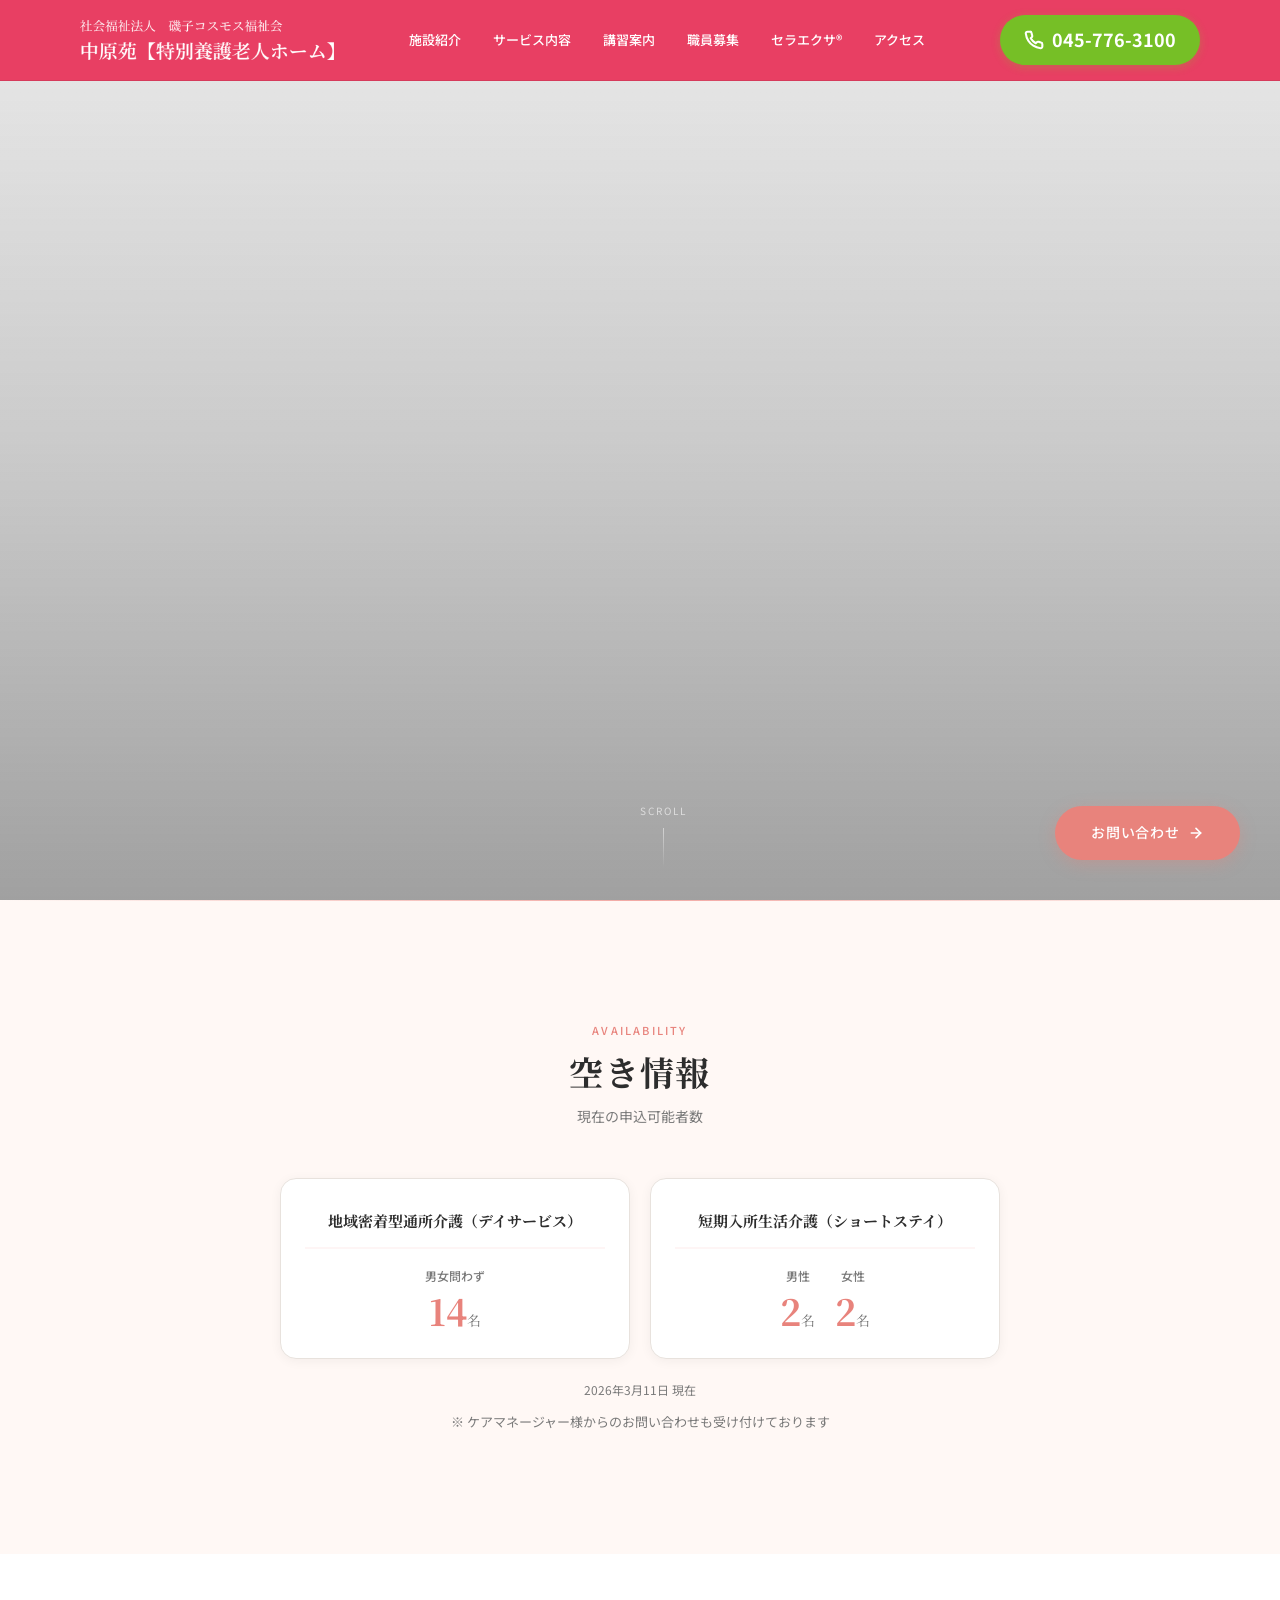
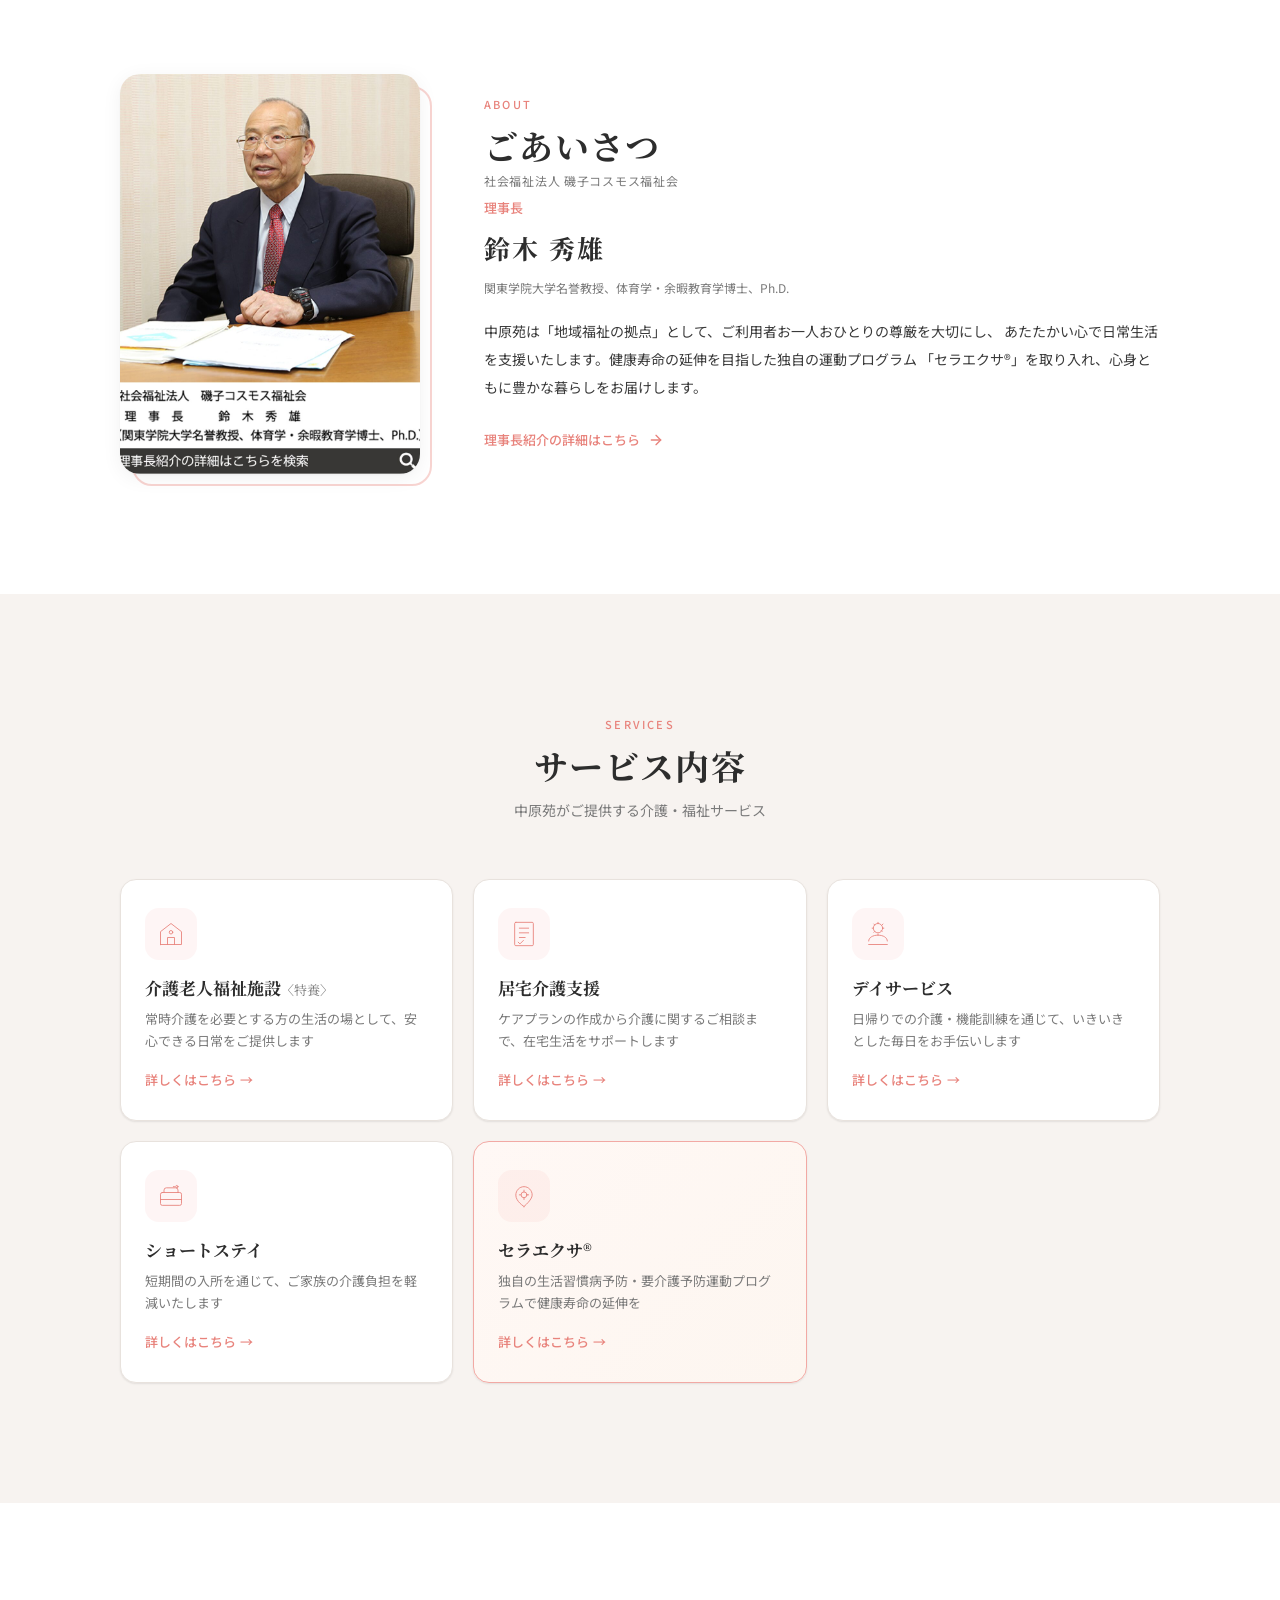
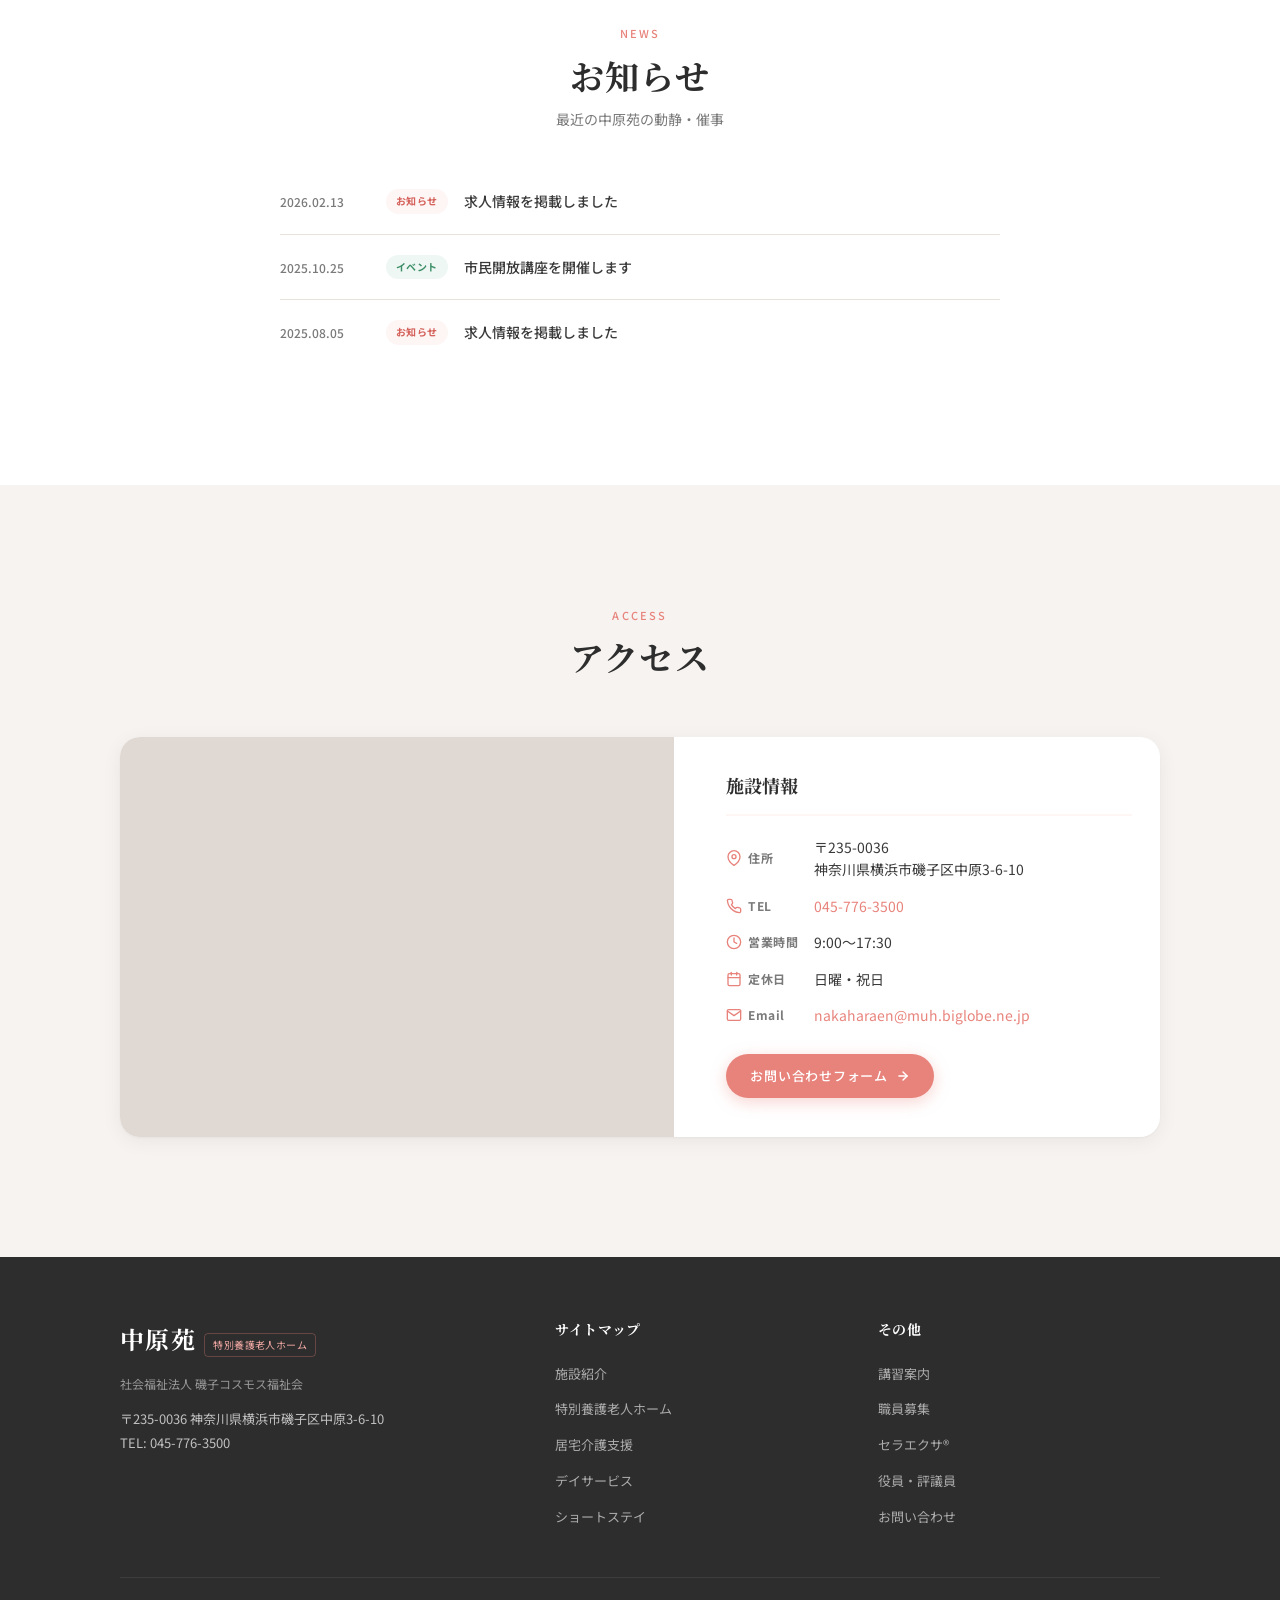
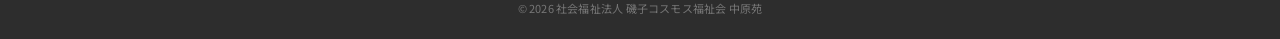
==== index.html @ c1d37b0b "中原苑 トップページ プレビュー版" ====
<!DOCTYPE html>
<html lang="ja">
<head>
  <meta charset="UTF-8">
  <meta name="viewport" content="width=device-width, initial-scale=1.0">
  <title>中原苑【特別養護老人ホーム】| 社会福祉法人 磯子コスモス福祉会</title>
  <meta name="description" content="横浜市磯子区の特別養護老人ホーム中原苑。あたたかい心で、あなたらしい暮らしを支えます。デイサービス・ショートステイ・居宅介護支援。">
  <link rel="preconnect" href="https://fonts.googleapis.com">
  <link rel="preconnect" href="https://fonts.gstatic.com" crossorigin>
  <link href="https://fonts.googleapis.com/css2?family=Noto+Sans+JP:wght@300;400;500;700&family=Noto+Serif+JP:wght@400;500;600;700&display=swap" rel="stylesheet">
  <link rel="stylesheet" href="css/style.css">
</head>
<body>

  <!-- ========== HEADER ========== -->
  <header class="site-header" id="site-header">
    <div class="header-inner">
      <a href="/" class="logo">
        <img src="images/logo.png" alt="中原苑【特別養護老人ホーム】" class="logo-img">
      </a>

      <nav class="main-nav" id="main-nav">
        <ul class="nav-list">
          <li><a href="/about">施設紹介</a></li>
          <li class="nav-dropdown">
            <a href="#services">サービス内容</a>
            <ul class="dropdown-menu">
              <li><a href="/service/tokuyou/">特別養護老人ホーム</a></li>
              <li><a href="/service/yobou/">居宅介護支援</a></li>
              <li><a href="/service/day/">デイサービス</a></li>
              <li><a href="/service/short/">ショートステイ</a></li>
            </ul>
          </li>
          <li><a href="/school/jitsumusya/">講習案内</a></li>
          <li><a href="/recruit">職員募集</a></li>
          <li><a href="/businessplan">セラエクサ&reg;</a></li>
          <li><a href="#access">アクセス</a></li>
        </ul>
      </nav>

      <a href="tel:045-776-3100" class="header-phone-btn">
        <svg width="18" height="18" viewBox="0 0 24 24" fill="none" stroke="currentColor" stroke-width="2.5" stroke-linecap="round" stroke-linejoin="round"><path d="M22 16.92v3a2 2 0 0 1-2.18 2 19.79 19.79 0 0 1-8.63-3.07 19.5 19.5 0 0 1-6-6 19.79 19.79 0 0 1-3.07-8.67A2 2 0 0 1 4.11 2h3a2 2 0 0 1 2 1.72c.127.96.361 1.903.7 2.81a2 2 0 0 1-.45 2.11L8.09 9.91a16 16 0 0 0 6 6l1.27-1.27a2 2 0 0 1 2.11-.45c.907.339 1.85.573 2.81.7A2 2 0 0 1 22 16.92z"/></svg>
        045-776-3100
      </a>

      <button class="hamburger" id="hamburger" aria-label="メニューを開く">
        <span></span>
        <span></span>
        <span></span>
      </button>
    </div>
  </header>

  <!-- ========== HERO ========== -->
  <section class="hero">
    <div class="hero-bg">
      <video autoplay muted loop playsinline class="hero-video">
        <source src="images/hero.mp4" type="video/mp4">
      </video>
    </div>
    <div class="hero-overlay"></div>
    <div class="hero-content">
      <a href="/form/" class="btn-primary">
        お問い合わせ
        <svg width="16" height="16" viewBox="0 0 24 24" fill="none" stroke="currentColor" stroke-width="2.5" stroke-linecap="round" stroke-linejoin="round"><line x1="5" y1="12" x2="19" y2="12"/><polyline points="12 5 19 12 12 19"/></svg>
      </a>
    </div>
    <div class="hero-scroll-indicator">
      <span>scroll</span>
      <div class="scroll-line"></div>
    </div>
  </section>

  <!-- ========== AVAILABILITY ========== -->
  <section class="availability" id="availability-section">
    <div class="container">
      <div class="availability-header fade-in">
        <div class="section-label">Availability</div>
        <h2 class="section-title">空き情報</h2>
        <p class="section-subtitle">現在の申込可能者数</p>
      </div>
      <div class="availability-cards" id="availability-cards">
        <!-- Loaded dynamically from availability.json -->
      </div>
      <p class="availability-date" id="availability-date"></p>
      <p class="availability-note fade-in">※ ケアマネージャー様からのお問い合わせも受け付けております</p>
    </div>
  </section>

  <!-- ========== ABOUT / DIRECTOR ========== -->
  <section class="about" id="about">
    <div class="container">
      <div class="about-grid">
        <div class="about-image fade-in">
          <img src="images/director.jpg" alt="理事長 鈴木秀雄" class="director-photo">
          <div class="about-image-accent"></div>
        </div>
        <div class="about-content fade-in">
          <div class="section-label">About</div>
          <h2 class="section-title">ごあいさつ</h2>
          <div class="director-info">
            <p class="director-org">社会福祉法人 磯子コスモス福祉会</p>
            <p class="director-title">理事長</p>
            <p class="director-name">鈴木 秀雄</p>
            <p class="director-credentials">関東学院大学名誉教授、体育学・余暇教育学博士、Ph.D.</p>
          </div>
          <p class="about-text">
            中原苑は「地域福祉の拠点」として、ご利用者お一人おひとりの尊厳を大切にし、
            あたたかい心で日常生活を支援いたします。健康寿命の延伸を目指した独自の運動プログラム
            「セラエクサ&reg;」を取り入れ、心身ともに豊かな暮らしをお届けします。
          </p>
          <a href="/about" class="link-arrow">
            理事長紹介の詳細はこちら
            <svg width="16" height="16" viewBox="0 0 24 24" fill="none" stroke="currentColor" stroke-width="2" stroke-linecap="round" stroke-linejoin="round"><line x1="5" y1="12" x2="19" y2="12"/><polyline points="12 5 19 12 12 19"/></svg>
          </a>
        </div>
      </div>
    </div>
  </section>

  <!-- ========== SERVICES ========== -->
  <section class="services" id="services">
    <div class="container">
      <div class="section-header fade-in">
        <div class="section-label">Services</div>
        <h2 class="section-title">サービス内容</h2>
        <p class="section-subtitle">中原苑がご提供する介護・福祉サービス</p>
      </div>

      <div class="services-grid">

        <a href="/service/tokuyou/" class="service-card fade-in">
          <div class="service-icon">
            <svg viewBox="0 0 48 48" fill="none" stroke="currentColor" stroke-width="1.5" stroke-linecap="round" stroke-linejoin="round">
              <path d="M6 42V20L24 6l18 14v22H6z"/>
              <path d="M18 42V30h12v12"/>
              <circle cx="24" cy="21" r="3"/>
            </svg>
          </div>
          <h3 class="service-name">介護老人福祉施設<small>〈特養〉</small></h3>
          <p class="service-desc">常時介護を必要とする方の生活の場として、安心できる日常をご提供します</p>
          <span class="service-link">詳しくはこちら <span class="arrow">&rarr;</span></span>
        </a>

        <a href="/service/yobou/" class="service-card fade-in">
          <div class="service-icon">
            <svg viewBox="0 0 48 48" fill="none" stroke="currentColor" stroke-width="1.5" stroke-linecap="round" stroke-linejoin="round">
              <rect x="8" y="4" width="32" height="40" rx="2"/>
              <line x1="16" y1="14" x2="32" y2="14"/>
              <line x1="16" y1="22" x2="32" y2="22"/>
              <line x1="16" y1="30" x2="26" y2="30"/>
              <path d="M14 38l3 3 6-6"/>
            </svg>
          </div>
          <h3 class="service-name">居宅介護支援</h3>
          <p class="service-desc">ケアプランの作成から介護に関するご相談まで、在宅生活をサポートします</p>
          <span class="service-link">詳しくはこちら <span class="arrow">&rarr;</span></span>
        </a>

        <a href="/service/day/" class="service-card fade-in">
          <div class="service-icon">
            <svg viewBox="0 0 48 48" fill="none" stroke="currentColor" stroke-width="1.5" stroke-linecap="round" stroke-linejoin="round">
              <circle cx="24" cy="14" r="8"/>
              <path d="M24 6V4"/>
              <path d="M24 24v2"/>
              <path d="M16 14h-2"/>
              <path d="M34 14h-2"/>
              <path d="M18.34 8.34l-1.41-1.41"/>
              <path d="M31.07 19.66l-1.41-1.41"/>
              <path d="M18.34 19.66l-1.41 1.41"/>
              <path d="M31.07 8.34l1.41-1.41"/>
              <path d="M8 36c0-6 7.16-10 16-10s16 4 16 10"/>
              <line x1="8" y1="42" x2="40" y2="42"/>
            </svg>
          </div>
          <h3 class="service-name">デイサービス</h3>
          <p class="service-desc">日帰りでの介護・機能訓練を通じて、いきいきとした毎日をお手伝いします</p>
          <span class="service-link">詳しくはこちら <span class="arrow">&rarr;</span></span>
        </a>

        <a href="/service/short/" class="service-card fade-in">
          <div class="service-icon">
            <svg viewBox="0 0 48 48" fill="none" stroke="currentColor" stroke-width="1.5" stroke-linecap="round" stroke-linejoin="round">
              <rect x="6" y="18" width="36" height="22" rx="3"/>
              <path d="M12 18v-4a4 4 0 0 1 4-4h16a4 4 0 0 1 4 4v4"/>
              <circle cx="34" cy="8" r="2"/>
              <path d="M30 8h-2"/>
              <line x1="6" y1="30" x2="42" y2="30"/>
            </svg>
          </div>
          <h3 class="service-name">ショートステイ</h3>
          <p class="service-desc">短期間の入所を通じて、ご家族の介護負担を軽減いたします</p>
          <span class="service-link">詳しくはこちら <span class="arrow">&rarr;</span></span>
        </a>

        <a href="/businessplan" class="service-card service-card--accent fade-in">
          <div class="service-icon">
            <svg viewBox="0 0 48 48" fill="none" stroke="currentColor" stroke-width="1.5" stroke-linecap="round" stroke-linejoin="round">
              <path d="M24 42s-14-8.35-14-19.5C10 14.492 16.268 8 24 8s14 6.492 14 14.5S24 42 24 42z"/>
              <circle cx="24" cy="22" r="5"/>
              <path d="M24 17v-3"/>
              <path d="M24 30v-3"/>
              <path d="M19 22h-3"/>
              <path d="M32 22h-3"/>
            </svg>
          </div>
          <h3 class="service-name">セラエクサ&reg;</h3>
          <p class="service-desc">独自の生活習慣病予防・要介護予防運動プログラムで健康寿命の延伸を</p>
          <span class="service-link">詳しくはこちら <span class="arrow">&rarr;</span></span>
        </a>

      </div>
    </div>
  </section>

  <!-- ========== NEWS ========== -->
  <section class="news" id="news">
    <div class="container">
      <div class="section-header fade-in">
        <div class="section-label">News</div>
        <h2 class="section-title">お知らせ</h2>
        <p class="section-subtitle">最近の中原苑の動静・催事</p>
      </div>
      <div class="news-list" id="news-list">
        <!-- Loaded dynamically from news.json -->
      </div>
    </div>
  </section>

  <!-- ========== ACCESS ========== -->
  <section class="access" id="access">
    <div class="container">
      <div class="section-header fade-in">
        <div class="section-label">Access</div>
        <h2 class="section-title">アクセス</h2>
      </div>
      <div class="access-grid fade-in">
        <div class="access-map">
          <iframe
            src="https://www.google.com/maps/embed?pb=!1m18!1m12!1m3!1d3254.123!2d139.617!3d35.393!2m3!1f0!2f0!3f0!3m2!1i1024!2i768!4f13.1!3m3!1m2!1s0x0%3A0x0!2z5Lit5Y6f6IuR!5e0!3m2!1sja!2sjp!4v1709000000000"
            width="100%"
            height="100%"
            style="border:0;"
            allowfullscreen=""
            loading="lazy"
            referrerpolicy="no-referrer-when-downgrade"
            title="中原苑の地図">
          </iframe>
        </div>
        <div class="access-info">
          <div class="access-info-inner">
            <h3>施設情報</h3>
            <dl class="access-details">
              <dt>
                <svg width="16" height="16" viewBox="0 0 24 24" fill="none" stroke="currentColor" stroke-width="2" stroke-linecap="round" stroke-linejoin="round"><path d="M21 10c0 7-9 13-9 13s-9-6-9-13a9 9 0 0 1 18 0z"/><circle cx="12" cy="10" r="3"/></svg>
                住所
              </dt>
              <dd>〒235-0036<br>神奈川県横浜市磯子区中原3-6-10</dd>

              <dt>
                <svg width="16" height="16" viewBox="0 0 24 24" fill="none" stroke="currentColor" stroke-width="2" stroke-linecap="round" stroke-linejoin="round"><path d="M22 16.92v3a2 2 0 0 1-2.18 2 19.79 19.79 0 0 1-8.63-3.07 19.5 19.5 0 0 1-6-6 19.79 19.79 0 0 1-3.07-8.67A2 2 0 0 1 4.11 2h3a2 2 0 0 1 2 1.72c.127.96.361 1.903.7 2.81a2 2 0 0 1-.45 2.11L8.09 9.91a16 16 0 0 0 6 6l1.27-1.27a2 2 0 0 1 2.11-.45c.907.339 1.85.573 2.81.7A2 2 0 0 1 22 16.92z"/></svg>
                TEL
              </dt>
              <dd><a href="tel:045-776-3500">045-776-3500</a></dd>

              <dt>
                <svg width="16" height="16" viewBox="0 0 24 24" fill="none" stroke="currentColor" stroke-width="2" stroke-linecap="round" stroke-linejoin="round"><circle cx="12" cy="12" r="10"/><polyline points="12 6 12 12 16 14"/></svg>
                営業時間
              </dt>
              <dd>9:00〜17:30</dd>

              <dt>
                <svg width="16" height="16" viewBox="0 0 24 24" fill="none" stroke="currentColor" stroke-width="2" stroke-linecap="round" stroke-linejoin="round"><rect x="3" y="4" width="18" height="18" rx="2" ry="2"/><line x1="16" y1="2" x2="16" y2="6"/><line x1="8" y1="2" x2="8" y2="6"/><line x1="3" y1="10" x2="21" y2="10"/></svg>
                定休日
              </dt>
              <dd>日曜・祝日</dd>

              <dt>
                <svg width="16" height="16" viewBox="0 0 24 24" fill="none" stroke="currentColor" stroke-width="2" stroke-linecap="round" stroke-linejoin="round"><path d="M4 4h16c1.1 0 2 .9 2 2v12c0 1.1-.9 2-2 2H4c-1.1 0-2-.9-2-2V6c0-1.1.9-2 2-2z"/><polyline points="22,6 12,13 2,6"/></svg>
                Email
              </dt>
              <dd><a href="mailto:nakaharaen@muh.biglobe.ne.jp">nakaharaen@muh.biglobe.ne.jp</a></dd>
            </dl>
            <a href="/form/" class="btn-primary btn-primary--small">
              お問い合わせフォーム
              <svg width="14" height="14" viewBox="0 0 24 24" fill="none" stroke="currentColor" stroke-width="2.5" stroke-linecap="round" stroke-linejoin="round"><line x1="5" y1="12" x2="19" y2="12"/><polyline points="12 5 19 12 12 19"/></svg>
            </a>
          </div>
        </div>
      </div>
    </div>
  </section>

  <!-- ========== FOOTER ========== -->
  <footer class="site-footer">
    <div class="container">
      <div class="footer-grid">
        <div class="footer-col footer-about">
          <div class="footer-logo">
            <span class="footer-logo-main">中原苑</span>
            <span class="footer-logo-badge">特別養護老人ホーム</span>
          </div>
          <p class="footer-org">社会福祉法人 磯子コスモス福祉会</p>
          <p class="footer-address">〒235-0036 神奈川県横浜市磯子区中原3-6-10</p>
          <p class="footer-tel">TEL: <a href="tel:045-776-3500">045-776-3500</a></p>
        </div>
        <div class="footer-col">
          <h4>サイトマップ</h4>
          <ul>
            <li><a href="/about">施設紹介</a></li>
            <li><a href="/service/tokuyou/">特別養護老人ホーム</a></li>
            <li><a href="/service/yobou/">居宅介護支援</a></li>
            <li><a href="/service/day/">デイサービス</a></li>
            <li><a href="/service/short/">ショートステイ</a></li>
          </ul>
        </div>
        <div class="footer-col">
          <h4>その他</h4>
          <ul>
            <li><a href="/school/jitsumusya/">講習案内</a></li>
            <li><a href="/recruit">職員募集</a></li>
            <li><a href="/businessplan">セラエクサ&reg;</a></li>
            <li><a href="/yakuin">役員・評議員</a></li>
            <li><a href="/form/">お問い合わせ</a></li>
          </ul>
        </div>
      </div>
      <div class="footer-bottom">
        <p>&copy; 2026 社会福祉法人 磯子コスモス福祉会 中原苑</p>
      </div>
    </div>
  </footer>

  <script src="js/main.js"></script>
</body>
</html>
---- css/style.css ----
/* ============================================================
   中原苑 — Style Sheet
   Aesthetic: Refined Warmth — Japanese hospitality meets modern care
   ============================================================ */

/* --- Reset & Base --- */
*, *::before, *::after {
  margin: 0;
  padding: 0;
  box-sizing: border-box;
}

:root {
  /* Palette */
  --coral: #E8837C;
  --coral-light: #F2A9A4;
  --coral-dark: #D4615A;
  --coral-bg: rgba(232, 131, 124, 0.08);
  --beige: #FFF8F5;
  --cream: #FDF6F0;
  --warm-gray: #F7F3F0;
  --dark: #2D2D2D;
  --text: #3A3A3A;
  --text-light: #7A7A7A;
  --white: #FFFFFF;
  --border: #E8E2DD;

  /* Typography */
  --font-body: 'Noto Sans JP', 'Hiragino Kaku Gothic ProN', sans-serif;
  --font-display: 'Noto Serif JP', 'Yu Mincho', 'Hiragino Mincho ProN', serif;

  /* Spacing */
  --section-padding: clamp(60px, 10vw, 120px);
  --container-width: 1120px;
  --container-padding: clamp(20px, 5vw, 40px);

  /* Transitions */
  --ease-out: cubic-bezier(0.25, 0.46, 0.45, 0.94);
  --ease-smooth: cubic-bezier(0.4, 0, 0.2, 1);

  /* Shadows */
  --shadow-sm: 0 1px 3px rgba(0,0,0,0.04), 0 1px 2px rgba(0,0,0,0.06);
  --shadow-md: 0 4px 20px rgba(0,0,0,0.06), 0 1px 3px rgba(0,0,0,0.04);
  --shadow-lg: 0 10px 40px rgba(0,0,0,0.08), 0 2px 6px rgba(0,0,0,0.04);
  --shadow-card: 0 2px 12px rgba(0,0,0,0.05);
}

html {
  scroll-behavior: smooth;
  -webkit-font-smoothing: antialiased;
  -moz-osx-font-smoothing: grayscale;
}

body {
  font-family: var(--font-body);
  font-weight: 400;
  font-size: 15px;
  line-height: 1.85;
  color: var(--text);
  background-color: var(--white);
  overflow-x: hidden;
}

a {
  color: inherit;
  text-decoration: none;
  transition: color 0.3s var(--ease-out);
}

img {
  max-width: 100%;
  height: auto;
  display: block;
}

ul {
  list-style: none;
}

.container {
  max-width: var(--container-width);
  margin: 0 auto;
  padding: 0 var(--container-padding);
}


/* --- Fade-in Animation --- */
.fade-in {
  opacity: 0;
  transform: translateY(24px);
  transition: opacity 0.7s var(--ease-smooth), transform 0.7s var(--ease-smooth);
}

.fade-in.is-visible {
  opacity: 1;
  transform: translateY(0);
}


/* --- Section Labels & Titles --- */
.section-label {
  font-family: var(--font-body);
  font-size: 11px;
  font-weight: 500;
  letter-spacing: 0.2em;
  text-transform: uppercase;
  color: var(--coral);
  margin-bottom: 8px;
}

.section-title {
  font-family: var(--font-display);
  font-size: clamp(24px, 4vw, 34px);
  font-weight: 700;
  color: var(--dark);
  letter-spacing: 0.04em;
  line-height: 1.4;
}

.section-subtitle {
  font-size: 14px;
  color: var(--text-light);
  margin-top: 8px;
}

.section-header {
  text-align: center;
  margin-bottom: clamp(36px, 6vw, 56px);
}


/* ============================================================
   HEADER
   ============================================================ */
.site-header {
  position: fixed;
  top: 0;
  left: 0;
  right: 0;
  z-index: 1000;
  background: rgba(232, 54, 92, 0.95);
  backdrop-filter: blur(16px);
  -webkit-backdrop-filter: blur(16px);
  border-bottom: 1px solid rgba(0,0,0,0.08);
  transition: box-shadow 0.3s var(--ease-out);
}

.site-header.scrolled {
  box-shadow: 0 2px 20px rgba(0,0,0,0.15);
}

.header-inner {
  max-width: 1200px;
  margin: 0 auto;
  padding: 0 var(--container-padding);
  display: flex;
  align-items: center;
  justify-content: space-between;
  height: 72px;
}

.logo {
  display: flex;
  align-items: center;
  flex-shrink: 0;
}

.logo-img {
  height: 40px;
  width: auto;
}

.main-nav {
  display: none;
}

.nav-list {
  display: flex;
  gap: 4px;
}

.nav-list > li > a {
  display: block;
  padding: 8px 14px;
  font-size: 13px;
  font-weight: 500;
  color: var(--white);
  border-radius: 6px;
  transition: background 0.2s, color 0.2s;
}

.nav-list > li > a:hover {
  color: var(--white);
  background: rgba(255, 255, 255, 0.15);
}

/* Dropdown */
.nav-dropdown {
  position: relative;
}

.dropdown-menu {
  position: absolute;
  top: calc(100% + 8px);
  left: 50%;
  transform: translateX(-50%);
  background: var(--white);
  border-radius: 12px;
  box-shadow: var(--shadow-lg);
  padding: 8px;
  min-width: 200px;
  opacity: 0;
  visibility: hidden;
  transition: opacity 0.25s, visibility 0.25s, transform 0.25s;
  transform: translateX(-50%) translateY(6px);
}

.nav-dropdown:hover .dropdown-menu {
  opacity: 1;
  visibility: visible;
  transform: translateX(-50%) translateY(0);
}

.dropdown-menu li a {
  display: block;
  padding: 10px 16px;
  font-size: 13px;
  border-radius: 8px;
  transition: background 0.2s;
}

.dropdown-menu li a:hover {
  background: var(--coral-bg);
  color: var(--coral);
}

.header-phone-btn {
  display: none;
  align-items: center;
  gap: 8px;
  background: #76BF26;
  color: var(--white);
  font-size: 18px;
  font-weight: 700;
  padding: 8px 24px;
  border-radius: 100px;
  flex-shrink: 0;
  transition: background 0.2s, transform 0.2s;
  box-shadow: 0 2px 8px rgba(118, 191, 38, 0.3);
}

.header-phone-btn svg {
  color: var(--white);
  width: 20px;
  height: 20px;
}

.header-phone-btn:hover {
  background: #6aab20;
  transform: translateY(-1px);
  box-shadow: 0 4px 12px rgba(118, 191, 38, 0.4);
}

/* Hamburger */
.hamburger {
  display: flex;
  flex-direction: column;
  justify-content: center;
  align-items: center;
  gap: 5px;
  width: 40px;
  height: 40px;
  background: none;
  border: none;
  cursor: pointer;
  padding: 0;
  z-index: 1001;
}

.hamburger span {
  display: block;
  width: 22px;
  height: 2px;
  background: var(--white);
  border-radius: 2px;
  transition: transform 0.3s var(--ease-smooth), opacity 0.3s;
}

.hamburger.active span:nth-child(1) {
  transform: translateY(7px) rotate(45deg);
}

.hamburger.active span:nth-child(2) {
  opacity: 0;
}

.hamburger.active span:nth-child(3) {
  transform: translateY(-7px) rotate(-45deg);
}

/* Mobile Menu */
.main-nav.open {
  display: flex;
  position: fixed;
  top: 0;
  left: 0;
  right: 0;
  bottom: 0;
  background: rgba(255, 255, 255, 0.98);
  backdrop-filter: blur(20px);
  -webkit-backdrop-filter: blur(20px);
  flex-direction: column;
  align-items: center;
  justify-content: center;
  z-index: 999;
}

.main-nav.open .nav-list {
  flex-direction: column;
  align-items: center;
  gap: 8px;
}

.main-nav.open .nav-list > li > a {
  font-size: 18px;
  padding: 12px 24px;
}

.main-nav.open .dropdown-menu {
  position: static;
  transform: none;
  opacity: 1;
  visibility: visible;
  box-shadow: none;
  background: transparent;
  padding: 4px 0 12px;
}

.main-nav.open .dropdown-menu li a {
  font-size: 15px;
  text-align: center;
  color: var(--text-light);
}


/* ============================================================
   HERO
   ============================================================ */
.hero {
  position: relative;
  width: 100%;
  min-height: 100vh;
  min-height: 100svh;
  display: flex;
  align-items: center;
  justify-content: center;
  overflow: hidden;
}

.hero-bg {
  position: absolute;
  inset: 0;
  z-index: 0;
}

.hero-video {
  width: 100%;
  height: 100%;
  object-fit: cover;
}

.hero-overlay {
  position: absolute;
  inset: 0;
  background: linear-gradient(
    to bottom,
    rgba(45, 45, 45, 0.1) 0%,
    rgba(45, 45, 45, 0.25) 50%,
    rgba(45, 45, 45, 0.45) 100%
  );
  z-index: 1;
}

.hero-content {
  position: absolute;
  bottom: 40px;
  right: 40px;
  z-index: 2;
  animation: heroFadeIn 1.2s var(--ease-smooth) both;
}

@keyframes heroFadeIn {
  from {
    opacity: 0;
    transform: translateY(20px);
  }
  to {
    opacity: 1;
    transform: translateY(0);
  }
}

/* Primary Button */
.btn-primary {
  display: inline-flex;
  align-items: center;
  gap: 8px;
  background: var(--coral);
  color: var(--white);
  padding: 14px 36px;
  border-radius: 100px;
  font-size: 14px;
  font-weight: 500;
  letter-spacing: 0.06em;
  transition: background 0.3s, transform 0.3s, box-shadow 0.3s;
  box-shadow: 0 4px 16px rgba(232, 131, 124, 0.35);
  animation: heroFadeIn 1.2s var(--ease-smooth) 0.6s both;
}

.btn-primary:hover {
  background: var(--coral-dark);
  transform: translateY(-2px);
  box-shadow: 0 6px 24px rgba(232, 131, 124, 0.45);
}

.btn-primary--small {
  padding: 10px 24px;
  font-size: 13px;
}

/* Scroll Indicator */
.hero-scroll-indicator {
  position: absolute;
  bottom: 32px;
  left: 50%;
  transform: translateX(-50%);
  z-index: 2;
  display: flex;
  flex-direction: column;
  align-items: center;
  gap: 8px;
  animation: heroFadeIn 1.2s var(--ease-smooth) 0.8s both;
}

.hero-scroll-indicator span {
  font-size: 10px;
  letter-spacing: 0.2em;
  text-transform: uppercase;
  color: rgba(255,255,255,0.6);
}

.scroll-line {
  width: 1px;
  height: 40px;
  background: linear-gradient(to bottom, rgba(255,255,255,0.5), transparent);
  animation: scrollPulse 2s ease-in-out infinite;
}

@keyframes scrollPulse {
  0%, 100% { opacity: 0.3; transform: scaleY(0.6); }
  50% { opacity: 1; transform: scaleY(1); }
}


/* ============================================================
   AVAILABILITY
   ============================================================ */
.availability {
  padding: var(--section-padding) 0;
  background: var(--beige);
  position: relative;
}

.availability::before {
  content: '';
  position: absolute;
  top: 0;
  left: 0;
  right: 0;
  height: 1px;
  background: linear-gradient(to right, transparent, var(--coral-light), transparent);
}

.availability-header {
  text-align: center;
  margin-bottom: clamp(28px, 5vw, 48px);
}

.availability-cards {
  display: grid;
  grid-template-columns: repeat(auto-fit, minmax(280px, 1fr));
  gap: 20px;
  max-width: 720px;
  margin: 0 auto;
}

.avail-card {
  background: var(--white);
  border-radius: 16px;
  padding: 28px 24px;
  box-shadow: var(--shadow-card);
  border: 1px solid var(--border);
  text-align: center;
  transition: transform 0.3s var(--ease-out), box-shadow 0.3s;
  animation: fadeInUp 0.5s var(--ease-smooth) both;
}

.avail-card:hover {
  transform: translateY(-2px);
  box-shadow: var(--shadow-md);
}

.avail-card-title {
  font-family: var(--font-display);
  font-size: 15px;
  font-weight: 700;
  color: var(--dark);
  margin-bottom: 16px;
  padding-bottom: 12px;
  border-bottom: 2px solid var(--coral-bg);
}

.avail-slots {
  display: flex;
  justify-content: center;
  gap: 20px;
  flex-wrap: wrap;
}

.avail-slot {
  display: flex;
  flex-direction: column;
  align-items: center;
  gap: 4px;
}

.avail-slot-label {
  font-size: 12px;
  color: var(--text-light);
  font-weight: 500;
}

.avail-slot-count {
  font-family: var(--font-display);
  font-size: 36px;
  font-weight: 700;
  color: var(--coral);
  line-height: 1.1;
}

.avail-slot-unit {
  font-size: 14px;
  color: var(--text-light);
  font-weight: 400;
}

@keyframes fadeInUp {
  from {
    opacity: 0;
    transform: translateY(16px);
  }
  to {
    opacity: 1;
    transform: translateY(0);
  }
}

.availability-date {
  text-align: center;
  font-size: 12px;
  color: var(--text-light);
  margin-top: 20px;
}

.availability-note {
  text-align: center;
  font-size: 13px;
  color: var(--text-light);
  margin-top: 8px;
}


/* ============================================================
   ABOUT / DIRECTOR
   ============================================================ */
.about {
  padding: var(--section-padding) 0;
  background: var(--white);
}

.about-grid {
  display: grid;
  grid-template-columns: 1fr;
  gap: 40px;
  align-items: center;
}

.about-image {
  position: relative;
  justify-self: center;
}

.director-photo {
  width: 260px;
  height: 340px;
  border-radius: 20px;
  box-shadow: var(--shadow-md);
  object-fit: cover;
}

.about-image-accent {
  position: absolute;
  bottom: -12px;
  right: -12px;
  width: 100%;
  height: 100%;
  border: 2px solid var(--coral-light);
  border-radius: 20px;
  z-index: -1;
  opacity: 0.5;
}

.director-info {
  margin-bottom: 20px;
}

.director-org {
  font-size: 12px;
  color: var(--text-light);
  letter-spacing: 0.06em;
  margin-bottom: 4px;
}

.director-title {
  font-size: 13px;
  color: var(--coral);
  font-weight: 500;
  margin-bottom: 4px;
}

.director-name {
  font-family: var(--font-display);
  font-size: 26px;
  font-weight: 700;
  color: var(--dark);
  letter-spacing: 0.08em;
  margin-bottom: 6px;
}

.director-credentials {
  font-size: 12px;
  color: var(--text-light);
  line-height: 1.6;
}

.about-text {
  font-size: 14px;
  line-height: 2;
  color: var(--text);
  margin-bottom: 24px;
}

.link-arrow {
  display: inline-flex;
  align-items: center;
  gap: 8px;
  font-size: 13px;
  font-weight: 500;
  color: var(--coral);
  transition: gap 0.3s var(--ease-out);
}

.link-arrow:hover {
  gap: 12px;
}


/* ============================================================
   SERVICES
   ============================================================ */
.services {
  padding: var(--section-padding) 0;
  background: var(--warm-gray);
}

.services-grid {
  display: grid;
  grid-template-columns: 1fr;
  gap: 16px;
}

.service-card {
  display: flex;
  flex-direction: column;
  background: var(--white);
  border-radius: 16px;
  padding: 28px 24px;
  box-shadow: var(--shadow-sm);
  border: 1px solid var(--border);
  transition: transform 0.35s var(--ease-out), box-shadow 0.35s, border-color 0.35s;
  cursor: pointer;
}

.service-card:hover {
  transform: translateY(-4px);
  box-shadow: var(--shadow-lg);
  border-color: var(--coral-light);
}

.service-card--accent {
  background: linear-gradient(135deg, var(--beige), var(--cream));
  border-color: var(--coral-light);
}

.service-icon {
  width: 52px;
  height: 52px;
  background: var(--coral-bg);
  border-radius: 14px;
  display: flex;
  align-items: center;
  justify-content: center;
  margin-bottom: 16px;
  transition: background 0.3s;
}

.service-card:hover .service-icon {
  background: var(--coral);
}

.service-icon svg {
  width: 28px;
  height: 28px;
  stroke: var(--coral);
  transition: stroke 0.3s;
}

.service-card:hover .service-icon svg {
  stroke: var(--white);
}

.service-name {
  font-family: var(--font-display);
  font-size: 17px;
  font-weight: 700;
  color: var(--dark);
  margin-bottom: 8px;
  line-height: 1.4;
}

.service-name small {
  font-size: 13px;
  font-weight: 400;
  color: var(--text-light);
}

.service-desc {
  font-size: 13px;
  color: var(--text-light);
  line-height: 1.7;
  flex-grow: 1;
  margin-bottom: 16px;
}

.service-link {
  font-size: 13px;
  font-weight: 500;
  color: var(--coral);
  display: flex;
  align-items: center;
  gap: 4px;
}

.service-link .arrow {
  transition: transform 0.3s var(--ease-out);
}

.service-card:hover .service-link .arrow {
  transform: translateX(4px);
}


/* ============================================================
   NEWS
   ============================================================ */
.news {
  padding: var(--section-padding) 0;
  background: var(--white);
}

.news-list {
  max-width: 720px;
  margin: 0 auto;
}

.news-item {
  display: flex;
  align-items: flex-start;
  gap: 16px;
  padding: 20px 0;
  border-bottom: 1px solid var(--border);
  animation: fadeInUp 0.4s var(--ease-smooth) both;
}

.news-item:first-child {
  padding-top: 0;
}

.news-item:last-child {
  border-bottom: none;
}

.news-date {
  font-size: 12px;
  color: var(--text-light);
  font-weight: 500;
  white-space: nowrap;
  min-width: 90px;
  padding-top: 2px;
  font-variant-numeric: tabular-nums;
}

.news-category {
  display: inline-block;
  font-size: 10px;
  font-weight: 700;
  letter-spacing: 0.04em;
  padding: 3px 10px;
  border-radius: 100px;
  white-space: nowrap;
  flex-shrink: 0;
}

.news-category--info {
  background: var(--coral-bg);
  color: var(--coral-dark);
}

.news-category--event {
  background: rgba(92, 175, 140, 0.1);
  color: #3d8f68;
}

.news-title {
  font-size: 14px;
  font-weight: 500;
  color: var(--text);
  line-height: 1.6;
}

.news-more {
  display: block;
  text-align: center;
  margin-top: 32px;
}


/* ============================================================
   ACCESS
   ============================================================ */
.access {
  padding: var(--section-padding) 0;
  background: var(--warm-gray);
}

.access-grid {
  display: grid;
  grid-template-columns: 1fr;
  gap: 24px;
  border-radius: 20px;
  overflow: hidden;
  background: var(--white);
  box-shadow: var(--shadow-md);
}

.access-map {
  min-height: 300px;
  background: #E0D8D2;
}

.access-map iframe {
  display: block;
  width: 100%;
  height: 100%;
  min-height: 300px;
}

.access-info {
  padding: 32px 28px;
}

.access-info-inner h3 {
  font-family: var(--font-display);
  font-size: 18px;
  font-weight: 700;
  color: var(--dark);
  margin-bottom: 20px;
  padding-bottom: 12px;
  border-bottom: 2px solid var(--coral-bg);
}

.access-details {
  display: grid;
  grid-template-columns: auto 1fr;
  gap: 14px 16px;
  margin-bottom: 28px;
}

.access-details dt {
  display: flex;
  align-items: center;
  gap: 6px;
  font-size: 12px;
  font-weight: 700;
  color: var(--text-light);
  letter-spacing: 0.04em;
}

.access-details dt svg {
  color: var(--coral);
  flex-shrink: 0;
}

.access-details dd {
  font-size: 14px;
  color: var(--text);
  line-height: 1.6;
}

.access-details dd a {
  color: var(--coral);
}

.access-details dd a:hover {
  text-decoration: underline;
}


/* ============================================================
   FOOTER
   ============================================================ */
.site-footer {
  background: var(--dark);
  color: rgba(255, 255, 255, 0.7);
  padding: 60px 0 0;
}

.footer-grid {
  display: grid;
  grid-template-columns: 1fr;
  gap: 40px;
  padding-bottom: 40px;
}

.footer-logo {
  display: flex;
  align-items: baseline;
  gap: 8px;
  margin-bottom: 12px;
}

.footer-logo-main {
  font-family: var(--font-display);
  font-size: 24px;
  font-weight: 700;
  color: var(--white);
  letter-spacing: 0.06em;
}

.footer-logo-badge {
  font-size: 10px;
  color: var(--coral-light);
  border: 1px solid rgba(232, 131, 124, 0.3);
  padding: 2px 8px;
  border-radius: 4px;
  letter-spacing: 0.04em;
}

.footer-org {
  font-size: 12px;
  color: rgba(255, 255, 255, 0.5);
  margin-bottom: 12px;
}

.footer-address,
.footer-tel {
  font-size: 13px;
  line-height: 1.8;
}

.footer-tel a {
  color: rgba(255, 255, 255, 0.7);
}

.footer-tel a:hover {
  color: var(--coral-light);
}

.footer-col h4 {
  font-family: var(--font-display);
  font-size: 14px;
  font-weight: 700;
  color: var(--white);
  margin-bottom: 16px;
  letter-spacing: 0.04em;
}

.footer-col ul li {
  margin-bottom: 8px;
}

.footer-col ul li a {
  font-size: 13px;
  color: rgba(255, 255, 255, 0.6);
  transition: color 0.2s;
}

.footer-col ul li a:hover {
  color: var(--coral-light);
}

.footer-bottom {
  border-top: 1px solid rgba(255, 255, 255, 0.08);
  padding: 20px 0;
  text-align: center;
}

.footer-bottom p {
  font-size: 11px;
  color: rgba(255, 255, 255, 0.35);
  letter-spacing: 0.02em;
}


/* ============================================================
   RESPONSIVE — Tablet
   ============================================================ */
@media (min-width: 640px) {
  .services-grid {
    grid-template-columns: repeat(2, 1fr);
  }

  .news-item {
    align-items: center;
  }

  .footer-grid {
    grid-template-columns: 1.4fr 1fr 1fr;
  }
}


/* ============================================================
   RESPONSIVE — Desktop
   ============================================================ */
@media (min-width: 960px) {
  /* Header */
  .hamburger {
    display: none;
  }

  .main-nav {
    display: flex;
  }

  .header-phone-btn {
    display: flex;
  }

  /* About */
  .about-grid {
    grid-template-columns: auto 1fr;
    gap: 64px;
  }

  .about-image {
    justify-self: start;
  }

  /* Services */
  .services-grid {
    grid-template-columns: repeat(3, 1fr);
    gap: 20px;
  }

  .services-grid .service-card:nth-child(4),
  .services-grid .service-card:nth-child(5) {
    grid-column: span 1;
  }

  /* Access */
  .access-grid {
    grid-template-columns: 1.2fr 1fr;
  }

  .access-map {
    min-height: 400px;
  }
}

/* Wide service grid: 5 cards in 3+2 layout, center the last row */
@media (min-width: 960px) {
  .services-grid {
    display: grid;
    grid-template-columns: repeat(3, 1fr);
    justify-items: center;
  }
}

/* Extra large */
@media (min-width: 1200px) {
  .header-inner {
    height: 80px;
  }

  .director-photo {
    width: 300px;
    height: 400px;
  }
}
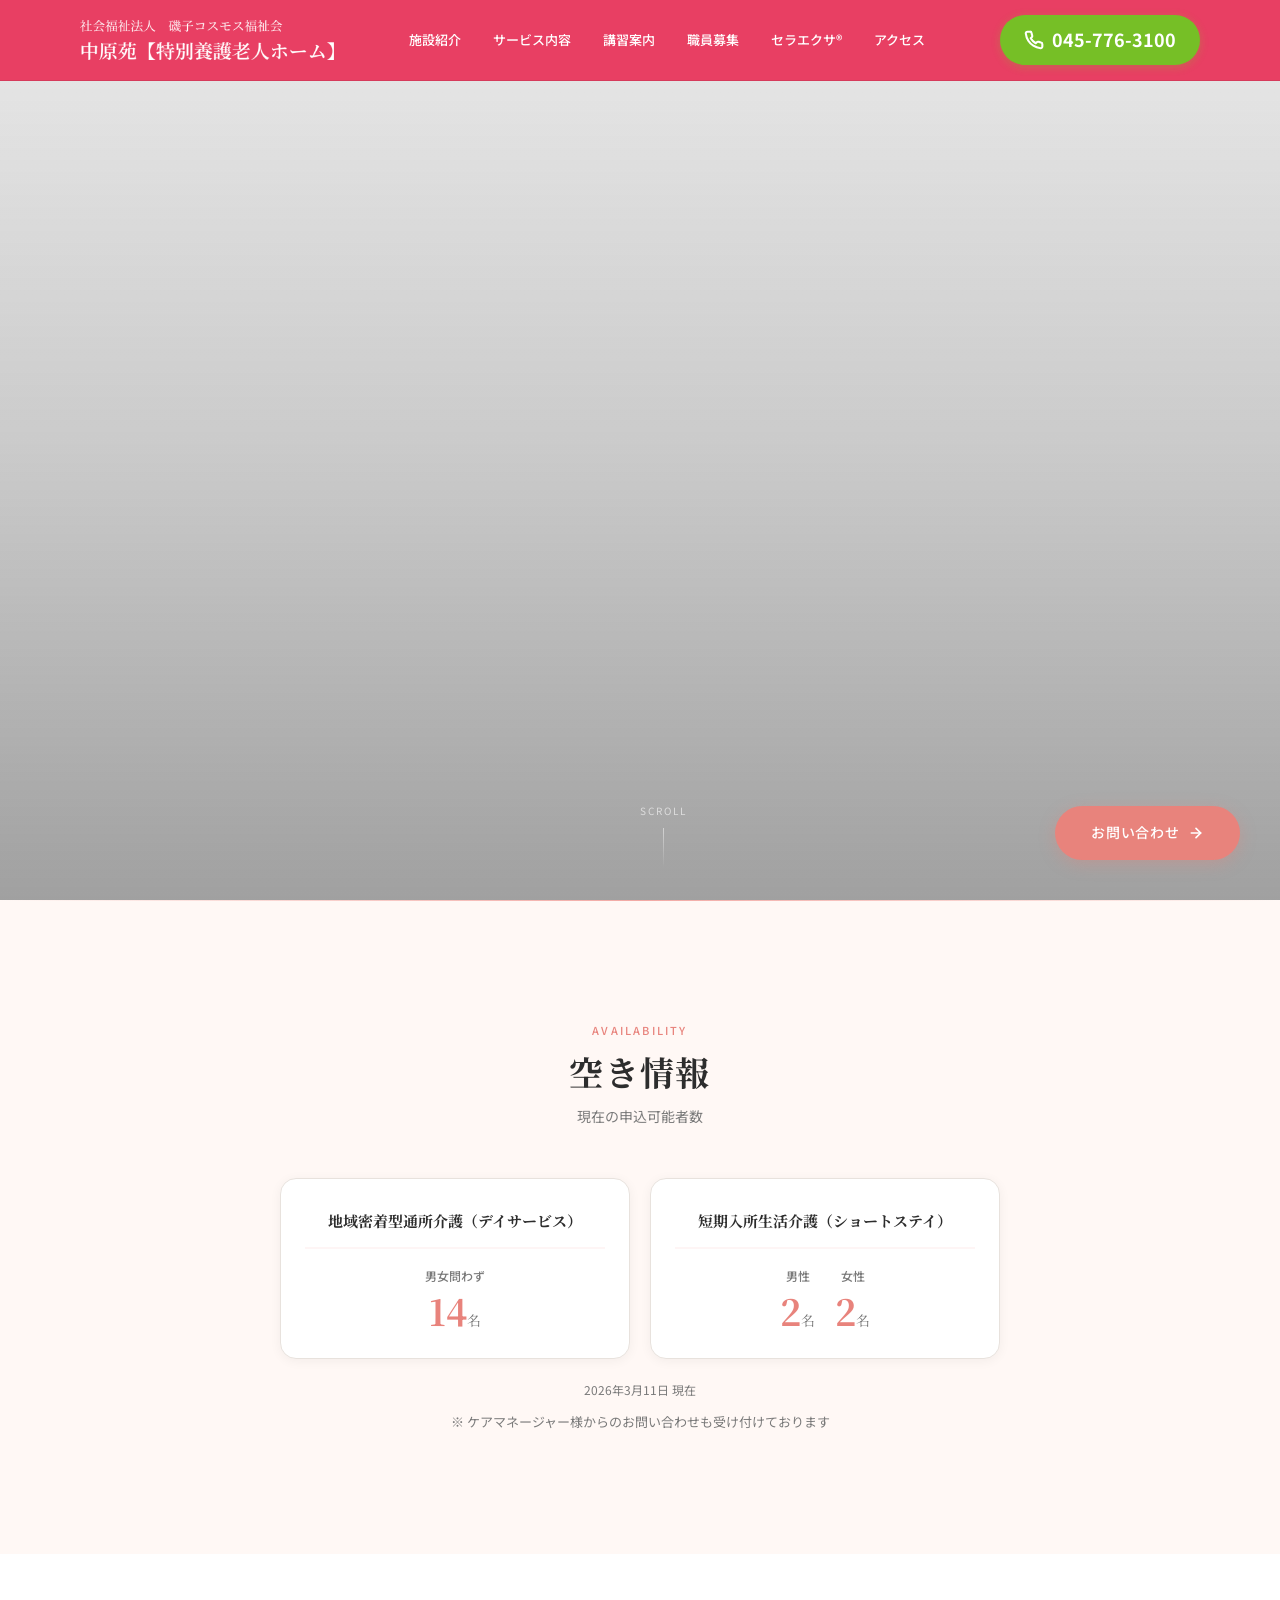
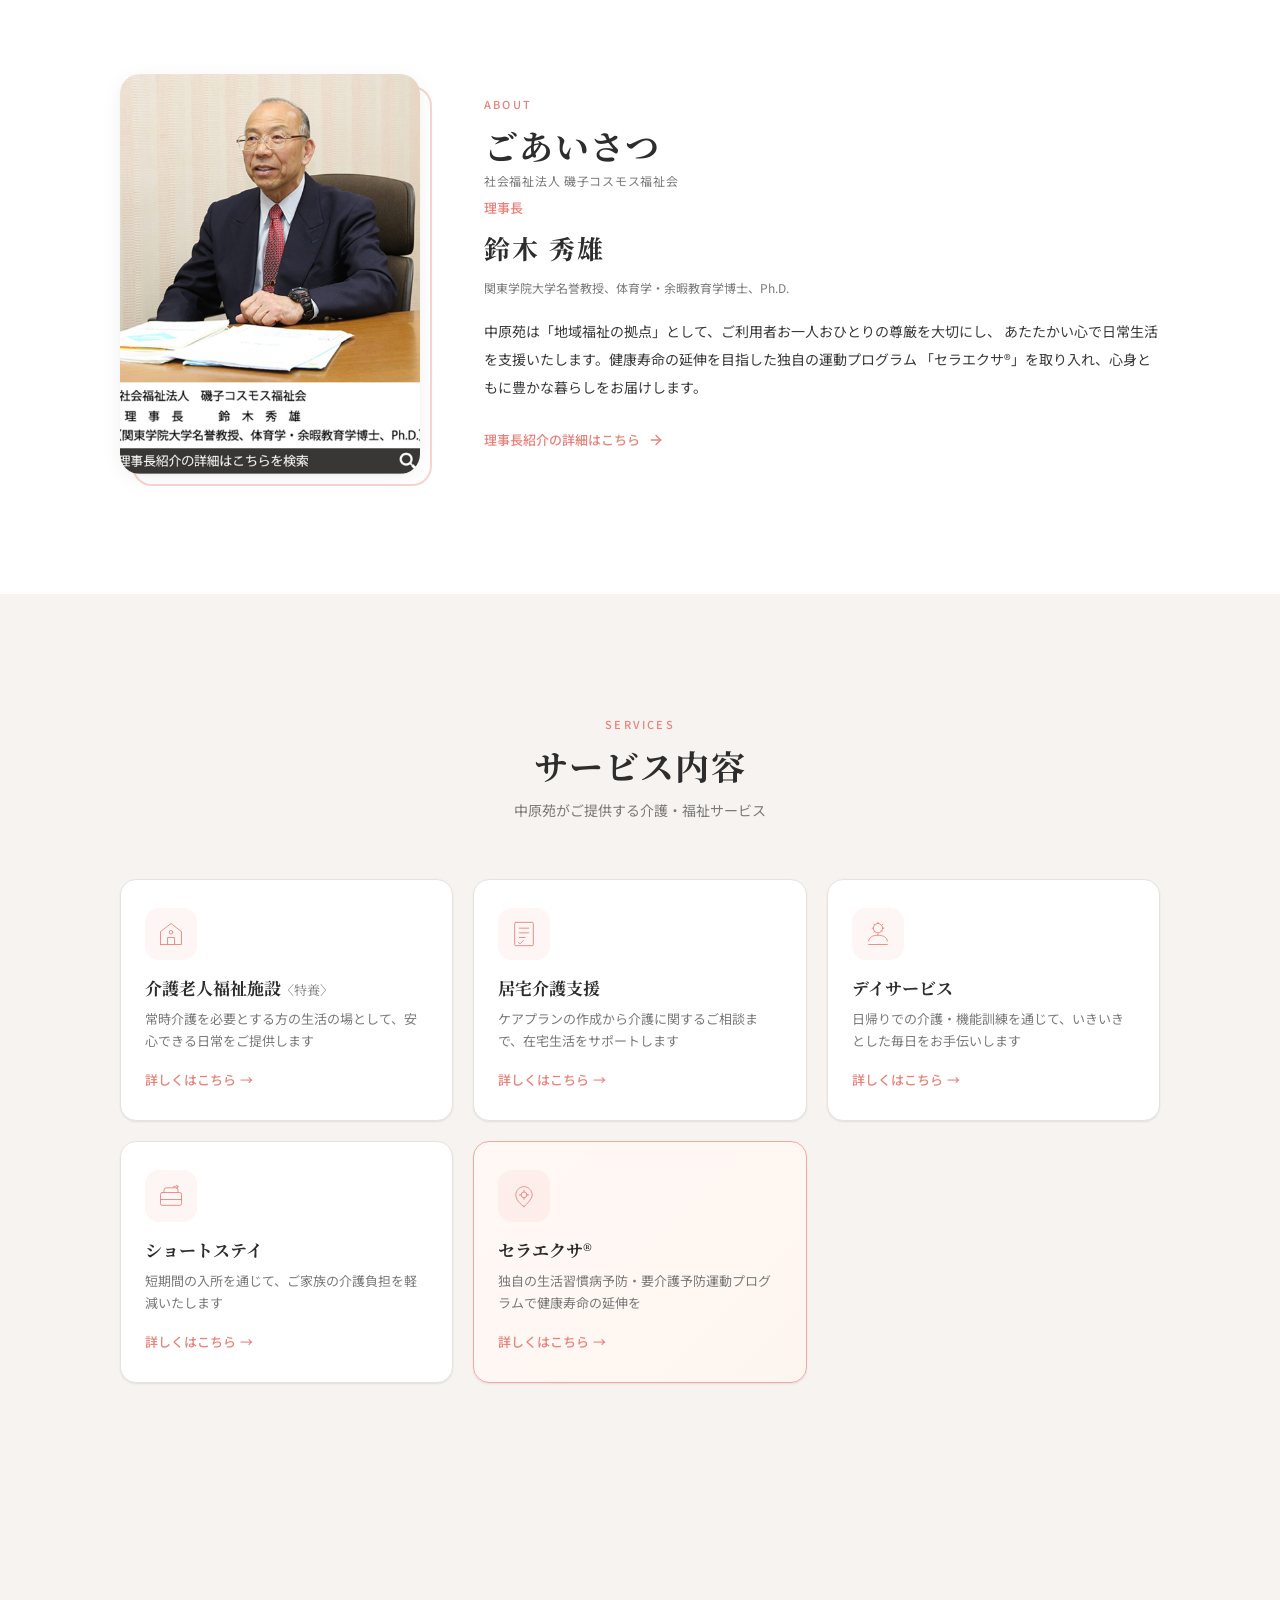
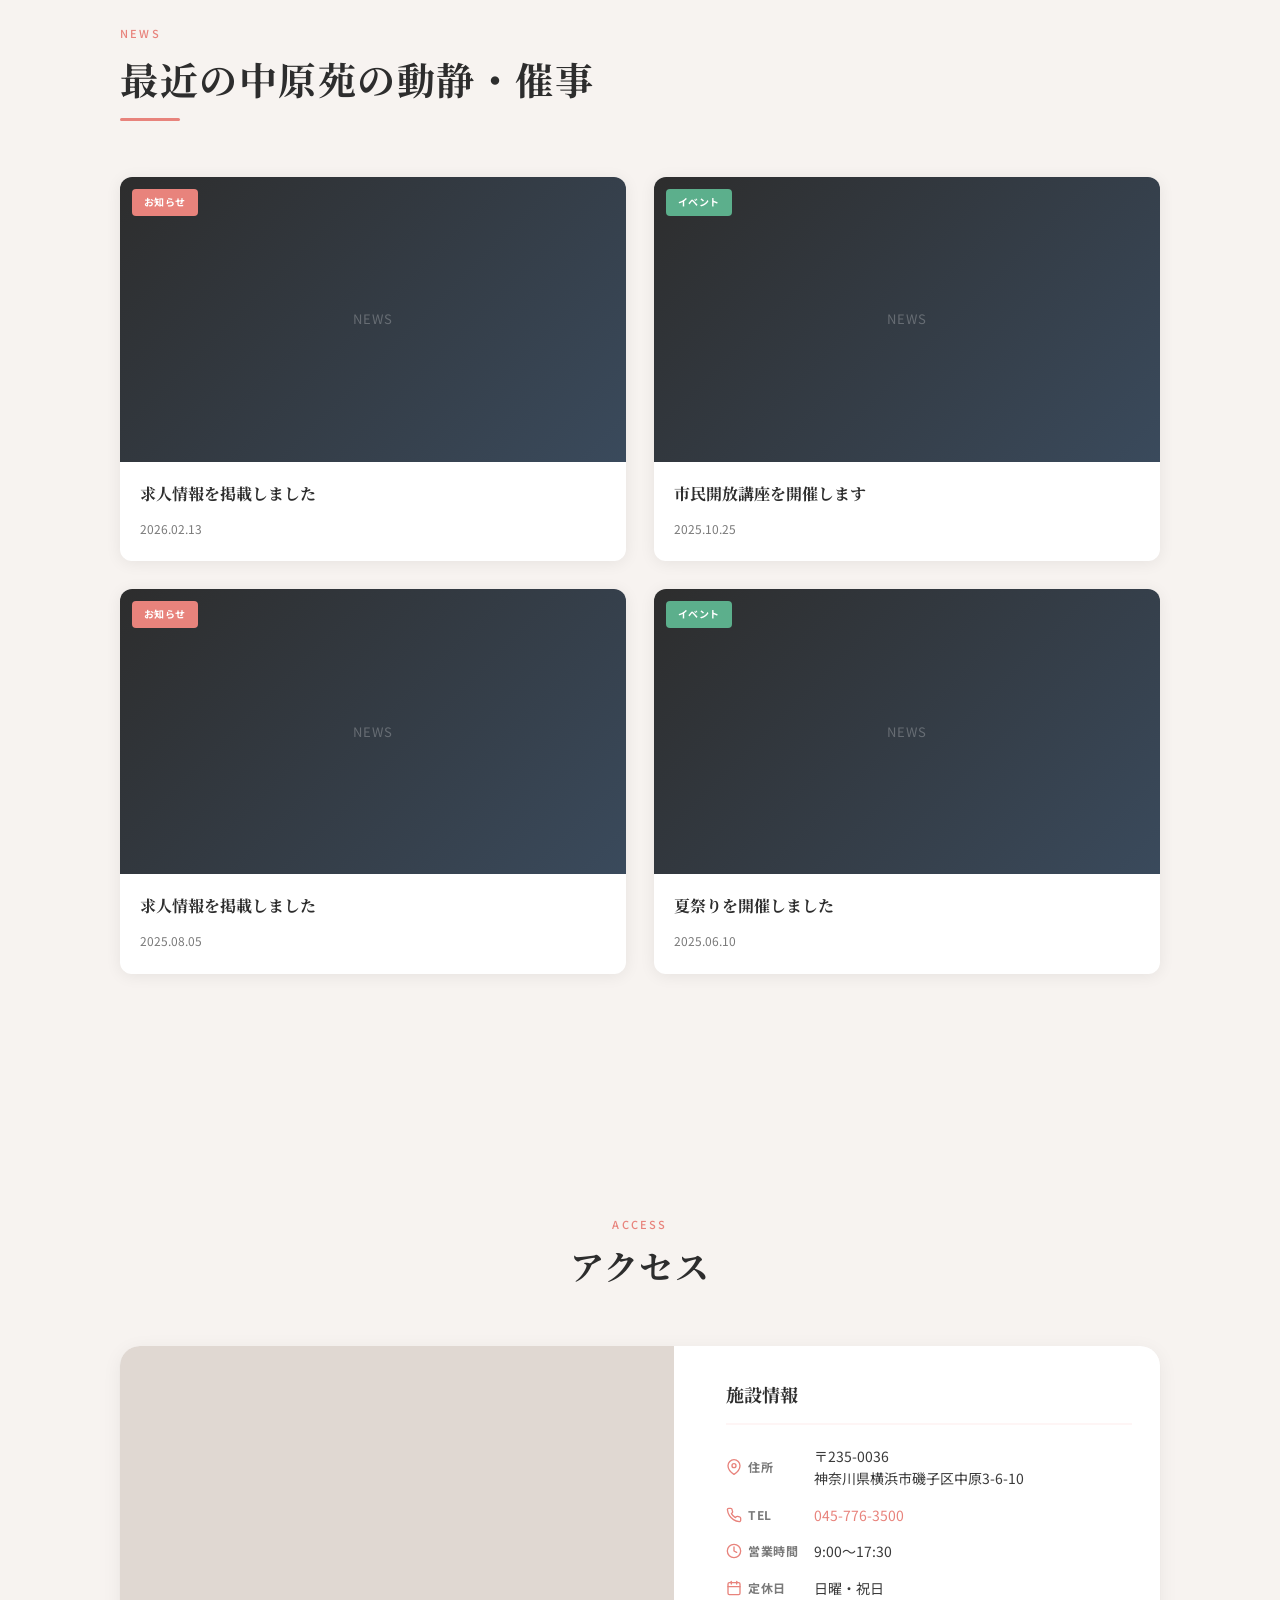
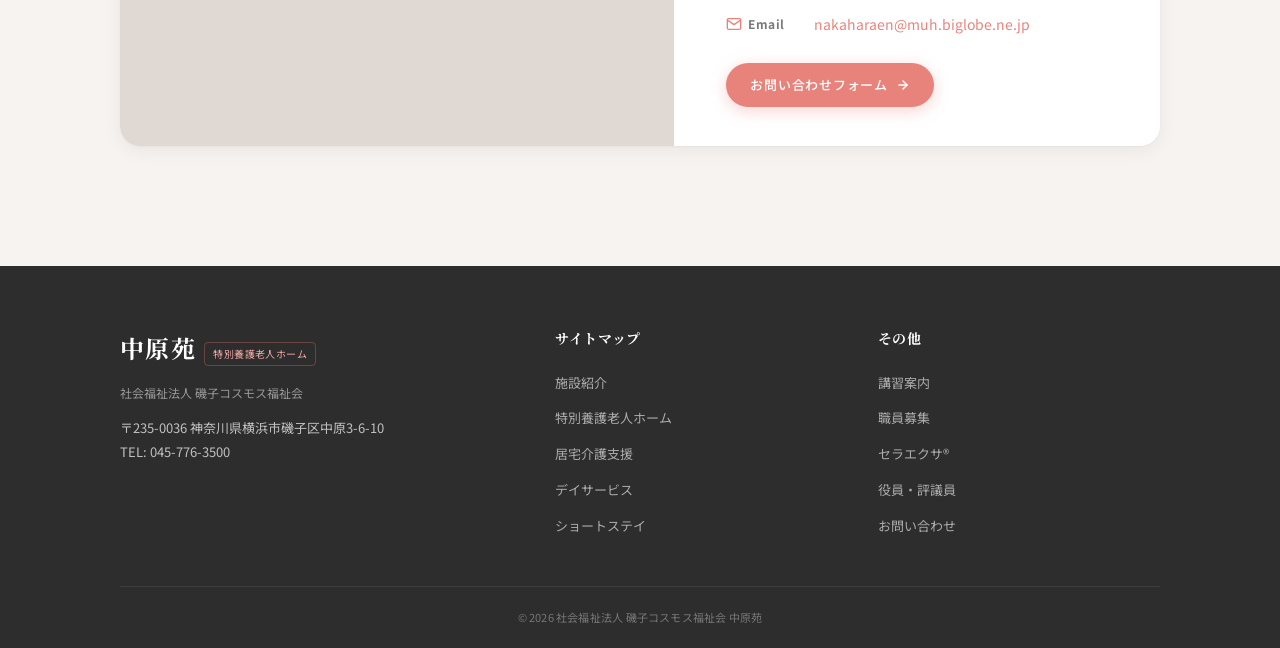
==== commit 12e3aeac: "お知らせセクションをカード型デザインに変更" ====
--- a/index.html
+++ b/index.html
@@ -216,12 +216,11 @@
   <!-- ========== NEWS ========== -->
   <section class="news" id="news">
     <div class="container">
-      <div class="section-header fade-in">
+      <div class="news-header fade-in">
         <div class="section-label">News</div>
-        <h2 class="section-title">お知らせ</h2>
-        <p class="section-subtitle">最近の中原苑の動静・催事</p>
-      </div>
-      <div class="news-list" id="news-list">
+        <h2 class="news-main-title">最近の中原苑の動静・催事</h2>
+      </div>
+      <div class="news-grid" id="news-list">
         <!-- Loaded dynamically from news.json -->
       </div>
     </div>
--- a/css/style.css
+++ b/css/style.css
@@ -785,73 +785,131 @@
    ============================================================ */
 .news {
   padding: var(--section-padding) 0;
+  background: var(--warm-gray);
+}
+
+.news-header {
+  margin-bottom: clamp(36px, 6vw, 56px);
+}
+
+.news-main-title {
+  font-family: var(--font-display);
+  font-size: clamp(26px, 4.5vw, 38px);
+  font-weight: 700;
+  color: var(--dark);
+  letter-spacing: 0.04em;
+  line-height: 1.4;
+  position: relative;
+  padding-bottom: 16px;
+}
+
+.news-main-title::after {
+  content: '';
+  position: absolute;
+  bottom: 0;
+  left: 0;
+  width: 60px;
+  height: 3px;
+  background: var(--coral);
+  border-radius: 2px;
+}
+
+.news-grid {
+  display: grid;
+  grid-template-columns: 1fr;
+  gap: 24px;
+}
+
+.news-card {
+  display: block;
   background: var(--white);
-}
-
-.news-list {
-  max-width: 720px;
-  margin: 0 auto;
-}
-
-.news-item {
-  display: flex;
-  align-items: flex-start;
-  gap: 16px;
-  padding: 20px 0;
-  border-bottom: 1px solid var(--border);
-  animation: fadeInUp 0.4s var(--ease-smooth) both;
-}
-
-.news-item:first-child {
-  padding-top: 0;
-}
-
-.news-item:last-child {
-  border-bottom: none;
-}
-
-.news-date {
+  border-radius: 12px;
+  overflow: hidden;
+  box-shadow: 0 2px 16px rgba(0,0,0,0.07);
+  transition: transform 0.35s var(--ease-out), box-shadow 0.35s;
+  animation: fadeInUp 0.5s var(--ease-smooth) both;
+}
+
+.news-card:hover {
+  transform: translateY(-4px);
+  box-shadow: 0 8px 32px rgba(0,0,0,0.12);
+}
+
+.news-card-image {
+  width: 100%;
+  aspect-ratio: 16 / 9;
+  background: linear-gradient(135deg, var(--dark) 0%, #3a4a5c 100%);
+  display: flex;
+  align-items: center;
+  justify-content: center;
+  overflow: hidden;
+  position: relative;
+}
+
+.news-card-image img {
+  width: 100%;
+  height: 100%;
+  object-fit: cover;
+}
+
+.news-card-image .news-card-placeholder {
+  color: rgba(255,255,255,0.25);
+  font-size: 13px;
+  letter-spacing: 0.06em;
+}
+
+.news-card-category {
+  position: absolute;
+  top: 12px;
+  left: 12px;
+  font-size: 10px;
+  font-weight: 700;
+  letter-spacing: 0.04em;
+  padding: 4px 12px;
+  border-radius: 4px;
+  z-index: 1;
+}
+
+.news-card-category--info {
+  background: var(--coral);
+  color: var(--white);
+}
+
+.news-card-category--event {
+  background: #5CAF8C;
+  color: var(--white);
+}
+
+.news-card-body {
+  padding: 20px;
+}
+
+.news-card-title {
+  font-family: var(--font-display);
+  font-size: 16px;
+  font-weight: 700;
+  color: var(--dark);
+  line-height: 1.5;
+  margin-bottom: 8px;
+}
+
+.news-card-date {
   font-size: 12px;
   color: var(--text-light);
-  font-weight: 500;
-  white-space: nowrap;
-  min-width: 90px;
-  padding-top: 2px;
   font-variant-numeric: tabular-nums;
 }
 
-.news-category {
-  display: inline-block;
-  font-size: 10px;
-  font-weight: 700;
-  letter-spacing: 0.04em;
-  padding: 3px 10px;
-  border-radius: 100px;
-  white-space: nowrap;
-  flex-shrink: 0;
-}
-
-.news-category--info {
-  background: var(--coral-bg);
-  color: var(--coral-dark);
-}
-
-.news-category--event {
-  background: rgba(92, 175, 140, 0.1);
-  color: #3d8f68;
-}
-
-.news-title {
-  font-size: 14px;
-  font-weight: 500;
-  color: var(--text);
-  line-height: 1.6;
-}
-
-.news-more {
-  display: block;
-  text-align: center;
-  margin-top: 32px;
+@media (min-width: 640px) {
+  .news-grid {
+    grid-template-columns: repeat(2, 1fr);
+  }
+}
+
+@media (min-width: 960px) {
+  .news-grid {
+    grid-template-columns: repeat(2, 1fr);
+    gap: 28px;
+  }
 }
 
 
